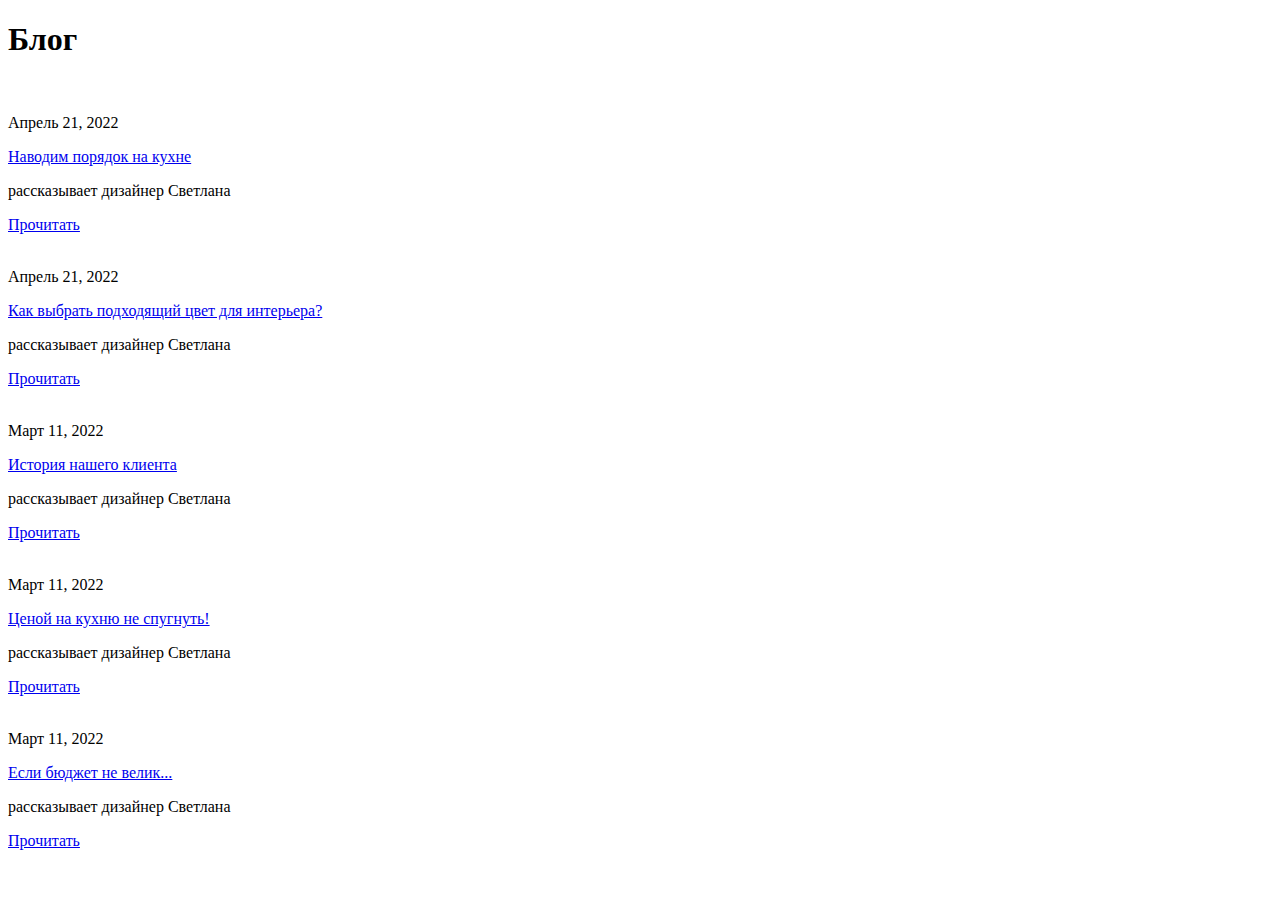
==== blog.html @ d421bf97 "Add files via upload" ====
<!DOCTYPE html>
<html lang="ru">
<head>
    <meta charset="UTF-8">
    <meta http-equiv="X-UA-Compatible" content="IE=edge">
    <meta name="viewport" content="width=device-width, initial-scale=1.0">
    <meta name="keywords" content="кухни, купить кухню, заказать кухню, дизайн, рассрочка">
    <link rel="stylesheet" href="style/style.css">
    <link rel="stylesheet" href="style/blog.css">
    <title>Blog-Amatto</title>
</head>
<body>
    <div class="site">
       

        <div class="blog__promo advice">
            <h1>Блог</h1>
        </div>

        <div class="blog__items blogs _container">
            <div class="blog__item">
                <img src="img/blog11.png" alt="">
                <p>Апрель 21, 2022</p>
                <a class="shadowBlog" href="blog11.html" target="_blank" >Наводим порядок на кухне</a>
                <p>рассказывает дизайнер Светлана</p>
                <div class=" run">
                    <a href="blog11.html" target="_blank">Прочитать</a>
                </div>             
            </div>
            <div class="blog__item">
                <img src="img/blog12.png" alt="">
                <p>Апрель 21, 2022</p>
                <a class="shadowBlog" href="blog12.html" target="_blank">Как выбрать подходящий цвет для интерьера?</a>
                <p>рассказывает дизайнер Светлана</p>
                <div class=" run">
                    <a href="blog12.html" target="_blank">Прочитать</a>
                </div>
            </div>
            <div class="blog__item">
                <img src="img/blog13.png" alt="">
                <p>Март 11, 2022</p>
                <a class="shadowBlog" href="blog13.html" target="_blank">История нашего клиента</a>
                <p>рассказывает дизайнер Светлана</p>
                <div class=" run">
                    <a href="blog13.html" target="_blank">Прочитать</a>
                </div>
            </div>
            <div class="blog__item">
                <img src="img/blog14.png" alt="">
                <p>Март 11, 2022</p>
                <a class="shadowBlog" href="blog14.html" target="_blank">Ценой на кухню не спугнуть!</a>
                <p>рассказывает дизайнер Светлана</p>
                <div class=" run">
                    <a href="blog14.html" target="_blank">Прочитать</a>
                </div>
            </div>
            <div class="blog__item">
                <img src="img/blog15.png" alt="">
                <p>Март 11, 2022</p>
                <a class="shadowBlog" href="blog15.html" target="_blank">Если бюджет не велик...</a>
                <p>рассказывает дизайнер Светлана</p>
                <div class=" run">
                    <a href="blog15.html" target="_blank">Прочитать</a>
                </div>
            </div>
           
        </div>

        

        
    </div>
    <script src="header.js"></script>
    <script src="script.js"></script>
    <script src="scripts/popUp.js"></script>
    <!-- <script src="scripts/validate.js"></script> -->
</body>
</html>
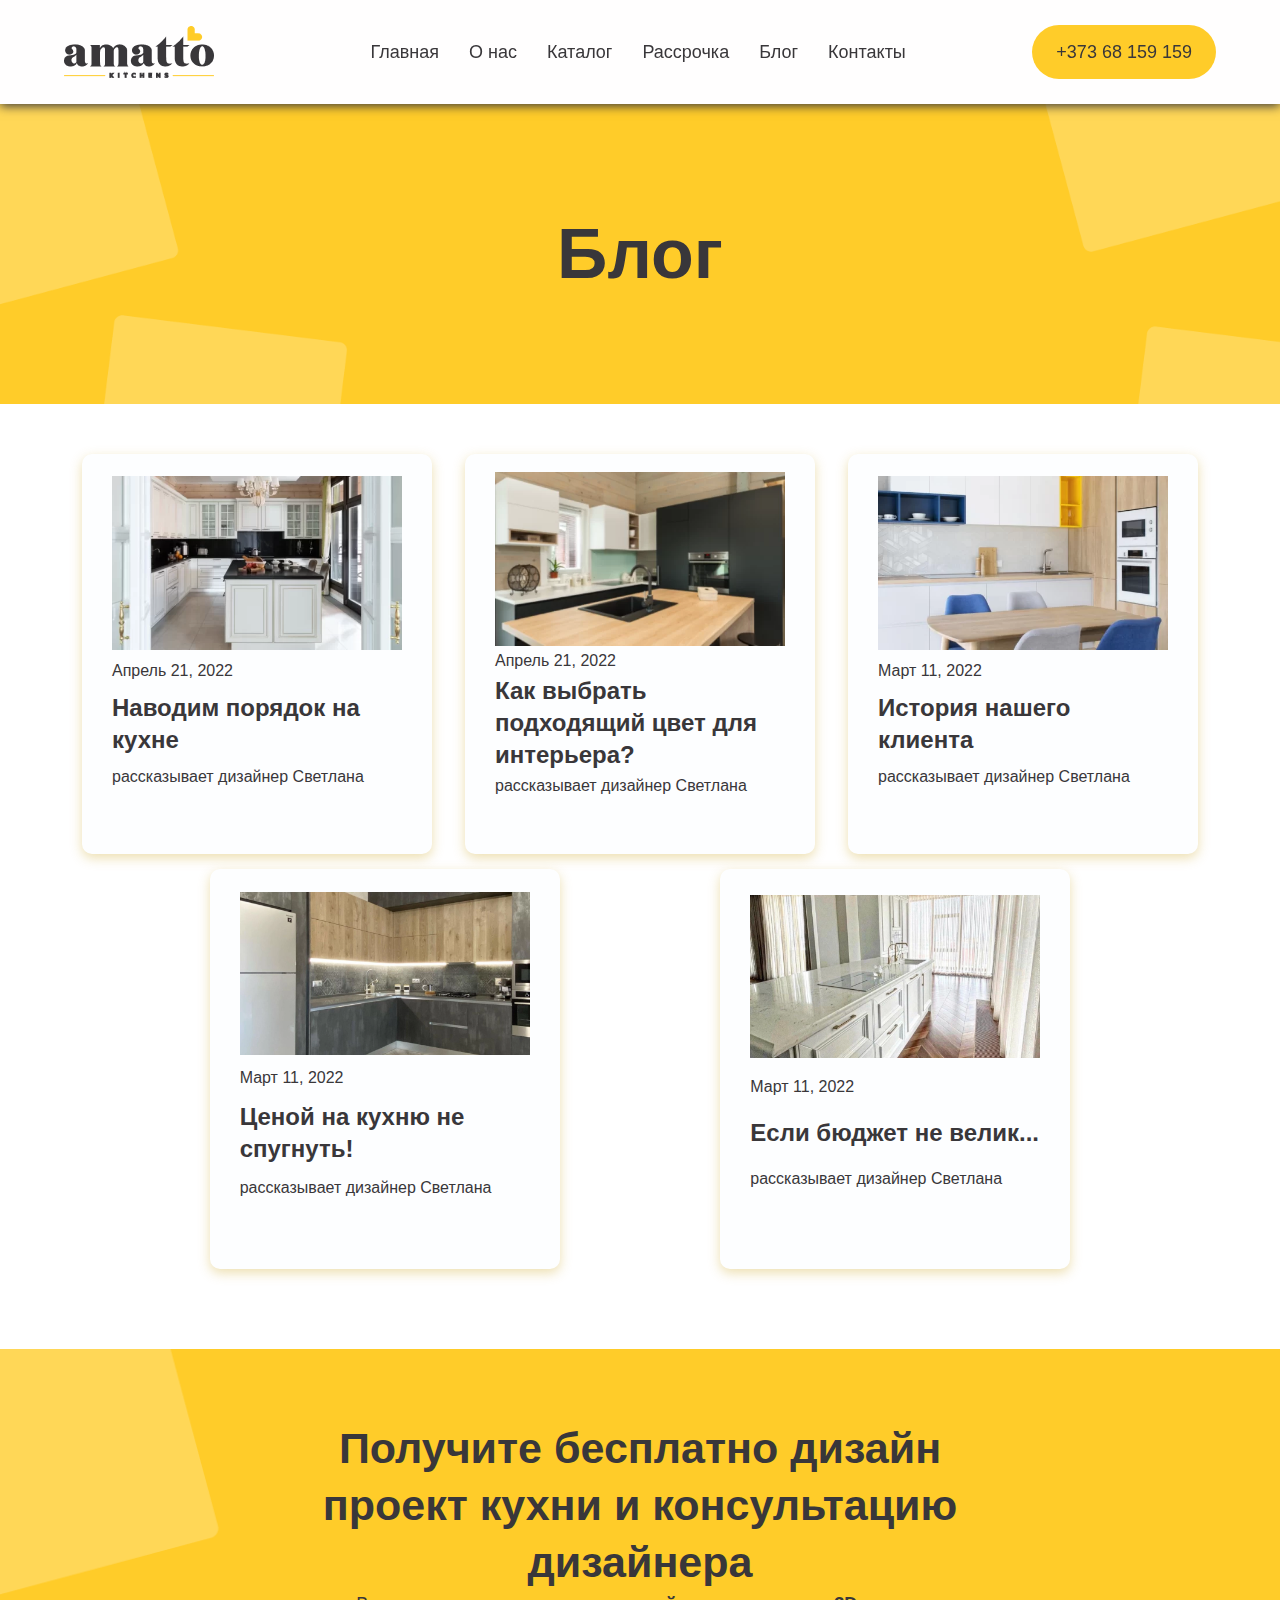
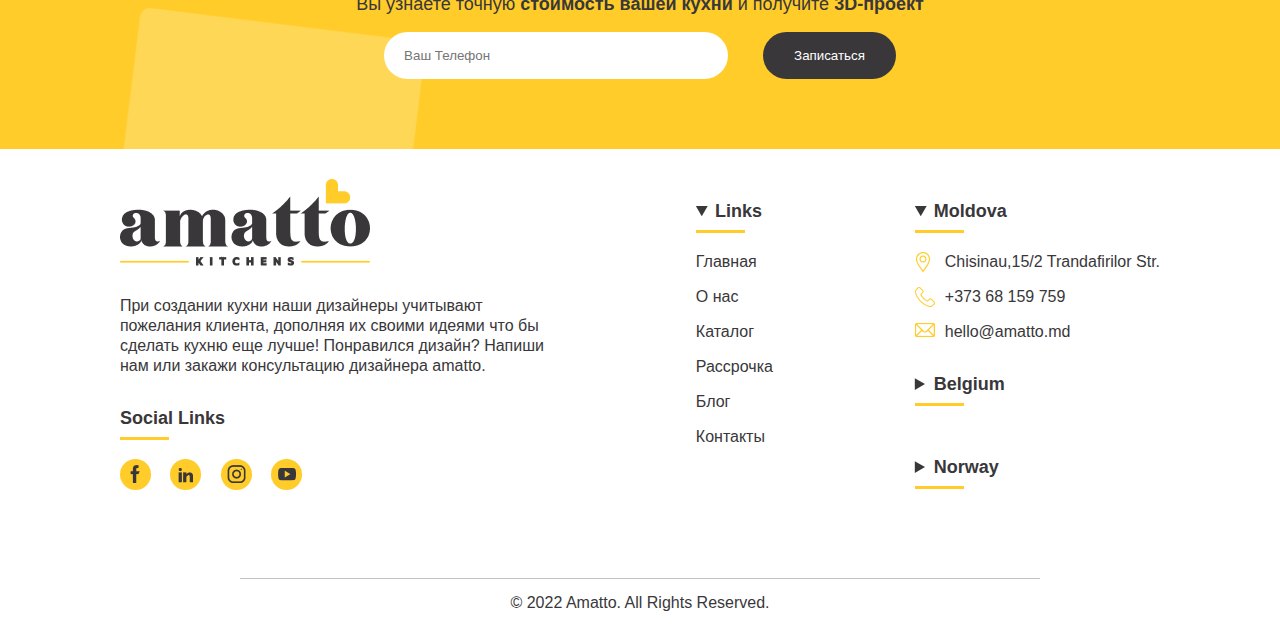
==== commit 8986819d: "Add files via upload" ====
--- a/blog.html
+++ b/blog.html
@@ -7,72 +7,70 @@
     <meta name="keywords" content="кухни, купить кухню, заказать кухню, дизайн, рассрочка">
     <link rel="stylesheet" href="style/style.css">
     <link rel="stylesheet" href="style/blog.css">
+    <link rel="stylesheet" href="style/media.css">
     <title>Blog-Amatto</title>
 </head>
 <body>
     <div class="site">
-       
+        <div class="page">
+            <div class="blog__promo advice">
+                <h1>Блог</h1>
+            </div>
 
-        <div class="blog__promo advice">
-            <h1>Блог</h1>
+            <div class="blog__items blogs _container">
+                <div class="blog__item">
+                    <img src="img/blog11.png" alt="">
+                    <p>Апрель 21, 2022</p>
+                    <a class="shadowBlog" href="blog11.html" target="_blank" >Наводим порядок на кухне</a>
+                    <p>рассказывает дизайнер Светлана</p>
+                    <div class=" run">
+                        <a href="blog11.html" target="_blank">Прочитать</a>
+                    </div>             
+                </div>
+                <div class="blog__item">
+                    <img src="img/blog12.png" alt="">
+                    <p>Апрель 21, 2022</p>
+                    <a class="shadowBlog" href="blog12.html" target="_blank">Как выбрать подходящий цвет для интерьера?</a>
+                    <p>рассказывает дизайнер Светлана</p>
+                    <div class=" run">
+                        <a href="blog12.html" target="_blank">Прочитать</a>
+                    </div>
+                </div>
+                <div class="blog__item">
+                    <img src="img/blog13.png" alt="">
+                    <p>Март 11, 2022</p>
+                    <a class="shadowBlog" href="blog13.html" target="_blank">История нашего клиента</a>
+                    <p>рассказывает дизайнер Светлана</p>
+                    <div class=" run">
+                        <a href="blog13.html" target="_blank">Прочитать</a>
+                    </div>
+                </div>
+                <div class="blog__item">
+                    <img src="img/blog14.png" alt="">
+                    <p>Март 11, 2022</p>
+                    <a class="shadowBlog" href="blog14.html" target="_blank">Ценой на кухню не спугнуть!</a>
+                    <p>рассказывает дизайнер Светлана</p>
+                    <div class=" run">
+                        <a href="blog14.html" target="_blank">Прочитать</a>
+                    </div>
+                </div>
+                <div class="blog__item">
+                    <img src="img/blog15.png" alt="">
+                    <p>Март 11, 2022</p>
+                    <a class="shadowBlog" href="blog15.html" target="_blank">Если бюджет не велик...</a>
+                    <p>рассказывает дизайнер Светлана</p>
+                    <div class=" run">
+                        <a href="blog15.html" target="_blank">Прочитать</a>
+                    </div>
+                </div>
+            
+            </div>
         </div>
+    </div>
 
-        <div class="blog__items blogs _container">
-            <div class="blog__item">
-                <img src="img/blog11.png" alt="">
-                <p>Апрель 21, 2022</p>
-                <a class="shadowBlog" href="blog11.html" target="_blank" >Наводим порядок на кухне</a>
-                <p>рассказывает дизайнер Светлана</p>
-                <div class=" run">
-                    <a href="blog11.html" target="_blank">Прочитать</a>
-                </div>             
-            </div>
-            <div class="blog__item">
-                <img src="img/blog12.png" alt="">
-                <p>Апрель 21, 2022</p>
-                <a class="shadowBlog" href="blog12.html" target="_blank">Как выбрать подходящий цвет для интерьера?</a>
-                <p>рассказывает дизайнер Светлана</p>
-                <div class=" run">
-                    <a href="blog12.html" target="_blank">Прочитать</a>
-                </div>
-            </div>
-            <div class="blog__item">
-                <img src="img/blog13.png" alt="">
-                <p>Март 11, 2022</p>
-                <a class="shadowBlog" href="blog13.html" target="_blank">История нашего клиента</a>
-                <p>рассказывает дизайнер Светлана</p>
-                <div class=" run">
-                    <a href="blog13.html" target="_blank">Прочитать</a>
-                </div>
-            </div>
-            <div class="blog__item">
-                <img src="img/blog14.png" alt="">
-                <p>Март 11, 2022</p>
-                <a class="shadowBlog" href="blog14.html" target="_blank">Ценой на кухню не спугнуть!</a>
-                <p>рассказывает дизайнер Светлана</p>
-                <div class=" run">
-                    <a href="blog14.html" target="_blank">Прочитать</a>
-                </div>
-            </div>
-            <div class="blog__item">
-                <img src="img/blog15.png" alt="">
-                <p>Март 11, 2022</p>
-                <a class="shadowBlog" href="blog15.html" target="_blank">Если бюджет не велик...</a>
-                <p>рассказывает дизайнер Светлана</p>
-                <div class=" run">
-                    <a href="blog15.html" target="_blank">Прочитать</a>
-                </div>
-            </div>
-           
-        </div>
-
-        
-
-        
-    </div>
     <script src="header.js"></script>
     <script src="script.js"></script>
-    <script src="scripts/popUp.js"></script>
-    <!-- <script src="scripts/validate.js"></script> -->
+    <script src="scripts/popBlog.js"></script>
+    <script src="scripts/validate.js"></script>
 </body>
 </html>--- a/style/style.css
+++ b/style/style.css
@@ -0,0 +1,1472 @@
+*,
+*::before,
+*::after {
+    padding: 0;
+    margin: 0;
+    border: 0;
+    box-sizing: border-box;
+}
+a {
+    text-decoration: none;
+    color: #39373A;
+    font-weight: 500;
+}
+ul,
+ol,
+li {
+    list-style: none;
+}
+img {
+    vertical-align: top;
+}
+h1,
+h2,
+h3,
+h4,
+h5,
+h6 {
+    font-weight: inherit;
+    font-size: inherit;
+}
+input:focus {
+    outline: none;
+}
+html,
+body {
+    font-family: 'Poppins', sans-serif;
+    background-color: #ffffff;
+    height: 100%;
+    line-height: 20px;
+    font-size: 16px;
+    font-weight: 400;
+    color: #39373A;
+    /*font-family: 'Poppins', sans-serif;*/
+}
+.site {
+    min-height: 100%;
+    overflow: hidden;
+    display: flex; /*/????*/
+    flex-direction: column;
+}
+
+._container {
+    width: 90%; /* нужно ли???*/
+    max-width: 1900px;
+    margin: 0 auto;
+}
+._itemScale {
+    transition: 0.5s;
+}
+/* Как сделать чтобы само возвращалось в исходный размер???? */
+._itemScale:hover {
+    transform: scale(1.1);
+}
+
+h1 {
+    font-size: 70px;
+    line-height: 93px;
+    font-weight: 800;
+}
+h2 {
+    font-size: 48px;
+    line-height: 59px;
+}
+h3 {
+    font-size: 43px;
+    line-height: 57px;
+    font-weight: 600;
+}
+h4 {
+    font-size: 32px;
+    line-height: 39px;
+}
+h5 {
+    font-size: 22px;
+    line-height: 27px;
+    font-weight: 600;
+}
+h6 {
+    font-size: 18px;
+    line-height: 24px;
+    font-weight: 400;
+}
+
+/*********HEADER*********/
+.header {
+    position: fixed;
+    top: 0;
+    left: 0;
+    width: 100%;
+    z-index: 10;
+    background-color: #fffefe;
+    margin-bottom: 200px;
+    /* border-bottom: 2px solid rgb(233, 228, 228); */
+    box-shadow: 0px 2px 10px #39373A;
+    
+
+}
+.header__container {
+    display: flex;
+    justify-content: space-between;
+    align-items: center;
+    min-height: 104px;
+}
+
+/* рассмотреть другое расстояние??7 или ширину блока */
+.menu__list>li {
+    /* position: relative; */
+    margin: 0 0 0 30px;
+}
+
+
+/* .header__menu ul {
+    display: flex;
+    align-items: center;
+    width: 600px;
+    justify-content: space-between;
+} */
+/* .menu__list {
+    display: flex;
+    flex-wrap: wrap;
+} */
+/* .active {
+    color: #FFCC29;
+}
+.active:after {
+    display: block;
+    background-color: #FFCC29;
+    height: 2px;
+    content: "";
+    
+} */
+.menu__link {
+    position: relative;
+    font-size: 18px;
+    font-weight: 500;
+    /* озможно переделать???????????????? */
+}
+.menu__link:hover{
+    color: #FFCC29;
+} 
+.menu__link:after {
+    display: block;
+    background-color: #FFCC29;
+    height: 2px;
+    content: "";
+    transition: 0.3s ease-out;
+    left: -15%;
+    position: absolute;
+    width: 0;
+}
+.menu__link:hover:after,
+.menu__link:focus:after {
+    width: 130%;
+}
+/* Фокус не работает???? каксделать чтобы оставалось подчеркивание после нажимания */
+
+
+.header__phone {
+    padding: 16px 24px;
+    background-color: #FFCC29;
+    border-radius: 40px;
+    font-size: 18px;
+    line-height: 22px;
+    font-weight: 500;
+}
+
+/*********PROMO*******/
+.promo {
+    color: #ffffff;
+  
+    background: url("../img/2-opt\ 2.png") top 80px left 0 no-repeat #111111;
+    background-size: cover;
+    min-height: 760px;
+    display: flex;
+    align-items: center;
+    /* padding: 150px 0; */
+}
+.promo__info {
+    /* padding: 268px 0 118px; */
+   
+    flex-wrap: wrap;
+    display: flex;
+    flex-direction: column;
+    align-items: center;
+    
+}
+
+span { 
+     color: #FFCC29;  /*перенести вверх*** */
+}
+.promo__info h1 {
+    text-transform: uppercase;
+    text-align: center;
+}
+.pop_but {
+    padding: 20px 25px;
+    background-color: #FFCC29;
+    border-radius: 40px;
+    width: 300px;
+}
+.promo__info h5 {
+    margin-bottom: 21px;
+    text-align: center;
+}
+
+.promo__info ul li{
+    padding: 0 0 0 30px;
+    background: url('../img/yellHeart.png') left center no-repeat;
+    /* list-style-image: url('../img/yellHeart.png');  */
+    /* align-items: center; */
+}
+.promo__info li:not(:last-child) {
+    margin-bottom: 17px;
+}
+.promo__info li:last-child {
+    margin-bottom: 50px;
+}
+/* .promo__info li:before {
+    content: "";
+    width: 22px;
+    height: 22px;
+    background:url("../img/yellHeart.png") ;
+} */
+
+/* ***********************POP UP**************************** */
+.pop_up {
+    /* display: none; */
+    width: 100%;
+    height: 100%;
+    position: fixed;
+    left: 0;
+    top: 0;
+    background-color: transparent;
+    z-index: 20;
+    color: #111111;
+    transform: translateX(55%) scale(0);
+    transition: .6s ease-in-out;
+}
+.pop_up.active {
+    /* display: block; */
+    transform: translateX(0%) scale(100%);
+    background-color: rgba(0, 0, 0, .8);
+}
+.pop_up_container {
+    display: flex;
+    width: 100%;
+    height: 100%;
+}
+.pop_up_body {
+    margin: auto;
+    width: 580px;
+    background-color: #ffcc28;
+    border-radius: 18px;
+    padding: 50px 15px;
+    position: relative;
+    text-align: center;
+}
+.pop_up p {
+    font-size: 28px;
+    line-height: 35px;
+    font-weight: 600;
+    color: #22262D;
+    margin-bottom: 40px;
+}
+
+
+.pop_up_body input {
+    display: block;
+    margin: 25px auto 0px auto;
+    width: 330px;
+    padding: 17px 20px;
+    background-color: #ffffff;
+    border-radius: 20px;
+    /* border: none; */
+    /* font-weight: 600; */
+    font-size: 18px;
+    color: #3d3e3f;
+    
+}
+.invalid {
+    border: 1px solid red;
+}
+
+/* .pop_up_body input:focus {
+    outline: none;
+} */
+.pop_up_body button {
+    cursor: pointer;
+    display: block;
+    width: 330px;
+    margin: 40px auto 0px auto;
+    padding: 20px 8px;
+    font-weight: 600;
+    font-size: 16px;
+    color: #ffcc29;
+    border-radius:20px;
+    background-color: #222121d2;
+    box-shadow: 4px 2px 15px #22262D;
+}
+.pop_up_body button:hover {
+    background-color: #131212e3;
+    color: #FFFFFF;
+    box-shadow: 6px 3px 35px #FFFFFF;
+    /* border: 2px solid #f8f8f7; */
+    letter-spacing: 3px;
+    text-transform: uppercase;
+
+}
+p.valid  {
+    position: absolute;
+    color: #00000085;
+    font-weight: normal;
+    font-size: 18px;
+}
+#popTelValid {
+    bottom: 82px;
+    left: 140px;
+    
+}
+#popNameValid{
+    bottom: 160px;
+    left: 140px;
+    
+}
+
+.pop_up_close {
+    position: absolute;
+    top: 15px;
+    right: 15px;
+    font-size: 21px;
+    cursor: pointer;
+}
+
+
+.pop_upFin {
+    /* display: none; */
+    width: 100%;
+    height: 100%;
+    position: fixed;
+    left: 0;
+    top: 0;
+    background-color: transparent;
+    z-index: 21;
+    color: #111111;
+    transform: translateX(-55%) scale(0);
+    transition: .6s ease-in-out;
+}
+.pop_upFin.act {
+    /* display: block; */
+    transform: translateX(0%) scale(100%);
+    background-color: rgba(0, 0, 0, .8);
+}
+.pop_upFin_container {
+    display: flex;
+    width: 100%;
+    height: 100%;
+}
+.pop_upFin_body {
+    margin: auto;
+    width: 580px;
+    background-color: #ffcd29e8;
+    border-radius: 38px;
+    padding: 50px 15px 50px 15px;
+    position: relative;
+    text-align: center;
+}
+.pop_upFin p {
+    font-size: 28px;
+    line-height: 35px;
+    text-align: center;
+    font-weight: 600;
+    color: #22262D;
+    /* margin-bottom: 20px; */
+}
+.pop_upFin_close {
+    position: absolute;
+    top: 20px;
+    right: 25px;
+    font-size: 21px;
+    cursor: pointer;
+}
+.pop_upFin_body h2 {
+    color: red;
+    font-size: 70px;
+}
+
+
+/************CHOOSE***************/
+.choose {
+    padding: 70px 0;
+    
+}
+/* .choose__title {
+     margin: 0 auto;
+     text-align: center;
+     max-width: 729px;
+     margin-bottom: 60px;
+} */
+
+.choose__items {
+    display: flex;
+    gap: 10px;
+    flex-wrap: wrap;
+    align-items: center;
+    justify-content: space-evenly;
+}
+.choose__item {
+    width: 230px;
+    height: 370px;
+    background-repeat: no-repeat;
+    
+    border-radius: 10px;
+    padding: 19px;
+    display: flex;
+    align-items: flex-end;
+    
+}
+
+.choose__item h5 {
+    color: #ffffff;
+}
+.eskiz{
+    background: url("../img/eskiz.png") no-repeat ;
+    background-size: cover;
+}
+.kach {
+    background: url("../img/mater.png") no-repeat ;
+    background-size: cover;
+}
+.furn {
+    background: url("../img/furniture.png") no-repeat ;
+    background-size: cover;
+}
+.d3 {
+    background: url("../img/3d.png") no-repeat ;
+    background-size: cover;
+}
+.sale {
+    background: url("../img/sale.png") no-repeat ;
+    background-size: cover;;
+}
+
+
+/*******************ORDER*******************/
+.order {
+    background: url("../img/moika.png") left 0 top 0  no-repeat,
+     url("../img/orderVector.png") left -50px top 0 no-repeat,
+    url("../img/order.png") right 0 no-repeat;
+   height: 492px;
+   display: flex;
+   align-items: center;
+   /* padding: 180px; */
+}
+.order__info {
+    display: flex;
+    flex-direction: column;
+    gap: 15px;
+    max-width: 500px;
+    align-items: center;
+    color: #ffffff;
+    margin-left: auto;
+    margin-right: 0;
+}
+.order__info ._title {
+    margin-bottom: 20px;
+}
+.order__info h6 {
+    background-color: #ffcc28;
+    padding: 7px 60px;
+    border-radius: 45px;
+    /* width: 400px; */
+    color: #111111;
+
+}
+.order__time {
+    background:#ffcc28;
+    border-radius: 10px;
+    width: 388px;
+    height: 74px;
+}
+
+
+
+
+
+
+
+
+.order__time {
+    display: flex;
+    justify-content: center;
+}
+.timer__items {
+    display: flex;
+    font-size: 48px;
+    align-items: center;
+    color: #39373A;
+    justify-content: space-between;
+    gap: 15px;
+  }
+
+  .timer__item {
+    position: relative;
+    min-width: 60px;
+    margin: 0 auto;
+    /* margin-left: 10px;
+    margin-right: 10px; */
+    /* spadding-bottom: 15px; */
+    margin-bottom: 20px;
+    text-align: center;
+  }
+
+  .timer__item::before {
+    content: attr(data-title);
+    display: block;
+    position: absolute;
+    left: 50%;
+    bottom: -27px;
+    transform: translateX(-50%);
+    font-size: 14px;
+  }
+
+  .timer__item:not(:last-child)::after {
+    content: ':';
+    position: absolute;
+    right: -15px;
+  }
+
+
+
+
+
+
+
+
+
+
+
+/***********MAKE*******************/
+.make {
+    display: flex;
+    flex-direction: column;
+    align-items: center;
+    padding: 60px 0;
+}
+
+.make__cards {
+    left: 0;
+    top: 0;
+    display: flex;
+    justify-content: space-around;
+    align-items: center;
+    flex-wrap: wrap;
+    gap: 25px 7px;
+    margin-bottom: 40px;
+  }
+
+.make__item {
+    width: 400px;
+    height: 290px;
+    /* border-radius: 10px; */
+    /* display: flex;
+    flex-direction: column;
+    justify-content: flex-end; */
+    /* border: 3px solid black; */
+}
+.card {
+    position: relative;
+    /* perspective: 1000px; */
+}
+/* Убрать класс card??? */
+ .front, .back {
+    position: absolute;
+    width: 100%;
+    height: 100%;
+    /* left: 0;
+    top: 0; */
+    display: flex;
+    flex-direction: column;
+    justify-content: flex-end;
+    /* align-items: center; */
+    transition: 1s;
+    backface-visibility: hidden;
+    border-radius: 10px;
+    /* cursor: pointer; */
+  }
+  /* .front {
+    background-color: rgb(202, 82, 82);
+    border: 1px solid black;
+  } */
+  /* .kitchen2 {
+    background: url("../img/kitchen2.jpg") no-repeat;
+    background-size: cover;
+    display: flex;
+    flex-direction: column;
+} */
+  .back {
+    background-color: #F9F9F9;
+    transform: rotateY(180deg);
+    justify-content: space-around;
+    padding: 15px 20px ;
+    box-shadow: 2px 3px 10px #39373A;
+}
+
+/* Остаить курсив или убрать???? */
+
+.back__price {
+    display: flex;
+    justify-content: space-between;
+    align-items: center;
+}
+.back__price p {
+    background-color: #FFCC29;
+    font-weight: 700;
+    padding: 10px 15px;
+    border-radius: 10px;
+    width: 100px;
+    text-align: center;
+}
+.back__cont {
+    background-color: #FFCC29;
+    padding: 15px;
+    width: 150px;
+    border-radius: 20px;
+    margin: 0 auto;
+    /* cursor: grab; */
+    cursor: pointer;
+    font-weight: 700;
+}
+.back__cont:hover {
+    background-color: #39373A;
+    color: #FFCC29;
+}
+.kitchen1 {
+    background: url("../img/kitchen1.jpg") no-repeat;
+    background-size: cover;
+}
+.kitchen2 {
+    background: url("../img/kitchen2.jpg") no-repeat;
+    background-size: cover;
+}
+.kitchen3 {
+    background: url("../img/kitchen3.jpg") no-repeat;
+    background-size: cover;
+}
+.kitchen4 {
+    background: url("../img/kitchen4.jpg") no-repeat;
+    background-size: cover;
+}
+.kitchen5 {
+    background: url("../img/kitchen5.jpg") no-repeat;
+    background-size: cover;
+}
+.kitchen6 {
+    background: url("../img/kitchen6.jpg") no-repeat;
+    background-size: cover;
+}
+.make_name {
+    color: #FFCC29;
+    padding: 0 20px;
+    margin-bottom: 10px;
+}
+.make__price {
+    background: rgba(0, 0, 0, 0.6);
+    border-radius: 0px 10px 10px 0px;
+    width: 255px;
+    height: 78px;
+    margin-bottom: 40px;
+    padding: 0 0 0 20px;
+}
+.make__price h4 {
+    color: #ffffff;
+}
+.make__price p {
+    color:  rgba(255, 255, 255, 0.69);
+    font-weight: 300;
+    font-size: 14px;
+    line-height: 17px;
+    /* padding: 0 20px; */
+}
+
+/* .makes {
+    margin-bottom: 40px;
+} */
+/* ссылка что открывает????? */
+.make__but {
+    width: 287px;
+    height: 54px;
+    background: #FFCC29;
+    border-radius: 40px;
+    font-size: 18px;
+    line-height: 22px;
+    font-weight: 500;
+    color: #39373A;
+}
+
+
+/* ******* flip??????? */
+
+  
+ 
+ 
+  .card:hover .front {transform: rotateY(180deg);}
+  .card:hover .back {transform: rotateY(360deg);}
+  
+.wer {
+    background-color: #ffcc29;
+    border-radius: 28px;
+    width: 150px;
+    height: 35px;
+}
+
+
+
+
+
+
+
+/**********PLUS***********/
+.plus {
+    padding: 30px 0 60px;
+    text-align: center;
+}
+
+.plus__items {
+    display: flex;
+    justify-content: space-around;
+    gap: 10px;
+    flex-wrap: wrap;
+}
+.plus__item {
+    width: 280px;
+    height: 314px;
+    background-color: #ffffff;
+    box-shadow: 0px 4px 25px rgba(0, 0, 0, 0.15);
+    border-radius: 10px;
+    padding: 37px 15px;
+    display: flex;
+    flex-direction: column;
+    gap: 20px;
+    /* justify-content: space-around; */
+    align-items: center;
+}
+.plus__item img {
+    width: 55px;
+    height: 55px;
+}
+.plus__item h5{
+    text-transform: uppercase;
+}
+
+
+
+
+/************DISCONT*************/
+.discont {
+    background: url("../img/banner_discont.png") no-repeat ;
+    background-size: cover;
+    height: 555px;
+    /* text-align: right; */
+    /* display: flex;
+    justify-content: center; */
+  display: flex;
+  position: relative;
+    /* Рассмотреть другой вариант как расположить справа по центру (может как блок с часами??)   и как потом при адаптиве,может яркость картинки уменьшить************* */
+}
+
+.discont__info {
+    margin:auto;
+    position: relative;
+    z-index: 3;
+    
+    /* display: flex;
+    flex-direction: column;
+    height:100%;
+    justify-content: center; */
+    
+    text-align: right; 
+    /* max-width: 700px;  */
+    /* margin-right: auto; */
+    
+}
+.discont__info h1 {
+    /* font-weight: 600;
+    font-size: 85px;
+    line-height: 104px; */
+    text-transform: capitalize;
+    color: #FFCC29;
+}
+.discont__info h2 {
+    /* font-size: 48px;
+    line-height: 59px; */
+    margin-bottom: 20px;
+}
+.discont__info h5 {
+    margin-bottom: 47px;
+    font-weight: normal;
+}
+/* .discont__but {
+    display: block;
+    padding: 20px 40px;
+    border-radius: 40px;
+    background: #FFCC29;
+    max-width: 200px;
+    
+} */
+
+
+
+/****************CASEVIDEO**************/
+.caseVideo {
+    padding: 50px 0 80px 0;
+    text-align: center;
+}
+
+.video {
+    display: flex;
+    /* gap:5px; */
+    row-gap: 30px;
+    justify-content: space-around;
+    flex-wrap: wrap;
+    /* margin-bottom: 50px; */
+}
+
+
+
+
+
+/****************ADVICE*****************/
+.advice {
+    background: url("../img/Mask\ group.png"), #FFCC29;
+    height: 400px;
+    background-size: cover;
+}
+.advice__info {
+    display: flex;
+    flex-direction: column;
+    align-items: center;
+    text-align: center;
+    justify-content: space-around;
+    max-width: 700px;
+    /* gap: 30px; */
+    padding: 70px 0;
+    height: 100%;
+}
+.advice__info h6 {
+    margin-bottom: 15px;
+}
+.advice__note {
+    display: flex;
+    gap: 35px;
+    position: relative;
+}
+.advice__note input {
+    width: 344px;
+    height: 47px;
+    border-radius: 28px;
+    background-color:#ffffff;
+    padding: 0 20px;
+    color: #39373A;
+    /* border: none; */
+}
+.pop_up_body input:focus {
+    outline: none;
+}
+.advice__but {
+    background: #39373A;
+    border-radius: 28px;
+    color: #ffffff;
+    padding: 14px 31px;
+    cursor: pointer;
+}
+
+#valid {
+    position: absolute;
+    bottom: -20px;
+    left: 20px;
+    color: #00000085;
+}
+
+
+
+
+
+
+
+
+
+/**************MISSION****************/
+.mission {
+    padding: 50px 0;
+    text-align: center;
+}
+
+.mission h6 {
+    margin-bottom: 45px;
+    max-width: 691px;
+    margin: 0 auto;
+}
+.mission iframe {
+    padding: 45px 0;
+/* как загруглить края?????? */
+}
+
+
+
+
+/*********PAYMENT**************/
+.payment__blocks {
+    display: flex;
+    justify-content: space-around;
+    /* gap: 10px; */
+    flex-wrap: wrap;
+    align-items: center;
+    
+}
+.payment__calc {
+    background: #F9F9F9;
+    border-radius: 10px;
+    max-width: 600px;
+    height: 650px;
+    display: flex;
+    flex-direction: column;
+    justify-content: space-around;
+    padding: 25px 0;
+    /* padding: 0 35px; */
+    
+    
+}
+/* @media (max-width: 1024px) {
+    .payment__img {
+        display: none;
+    }
+} */
+.payment__img {
+    width: 550px;
+    height: 650px;
+    background: url("../img/payment.png") center right 0 no-repeat;
+    background-size: cover;
+    border-radius: 10px;
+}
+.payment__calc input,
+.payment__calc select {
+    width: 218px;
+    height: 47px;
+    background-color: #ffffff;
+    padding: 0 15px;
+    border: 1px solid #E5E5E5;
+    border-radius: 46px;
+    cursor: pointer;
+}
+.payment__calc select {
+    appearance: none;
+    /* overflow: hidden; */
+    background: url('../img/arrow.png') no-repeat  center right 5% #ffffff;
+    background-size: 12%;
+}
+.payment__calc-info {
+    display: flex;
+    /* gap: 30px; */
+}
+.payment form,
+.payment__calc-data {
+    padding: 0 35px;
+}
+.payment__calc-data {
+    display: flex;
+    justify-content: space-between;
+}
+
+.payment__calc-total {
+    background: #f1f0f0;
+    text-transform: uppercase;
+    padding: 15px 0;
+    display: flex;
+    justify-content: space-between;
+    align-items: center;
+   
+}
+
+
+.payment__calc h6 {
+    font-weight: 700;
+    padding: 0 10px 0 35px;
+}
+
+.payment__calc-info h6:before {
+    display: block;
+    background-color: #FFCC29;
+    height: 5px;
+    content: "";
+    width: 5px;
+    margin-left: -12px;
+    margin-bottom: -16px; 
+     
+}
+
+
+.payment__form p {
+    display: flex;
+    justify-content: space-between;
+    align-items: center;
+    
+    margin-bottom: 20px;
+}
+
+.payment_but {
+    background-color: #FFCC29;
+    font-weight: 600;
+    width: 530px;
+    height: 40px;
+    margin: 0 auto;
+    border-radius: 28px;
+    cursor: pointer;
+}
+
+
+
+
+
+
+
+
+
+
+
+
+
+/***************CLIENT*************/
+.client {
+    padding: 40px 0;
+    
+}
+
+.client__items {
+    display: flex;
+    justify-content: space-around;
+    flex-wrap: wrap;
+    gap: 15px;
+}
+.client__item {
+    width: 220px;
+    height: 400px;
+    background: #FFFFFF;
+    box-shadow: 0px 4px 25px rgba(0, 0, 0, 0.15);
+    border-radius: 10px;
+    display: flex;
+    flex-direction: column;
+    align-items: center;
+    
+}
+.client__item img {
+    width: 220px;
+    
+}
+.client__item__info {
+    padding: 15px;
+}
+.client__item__info h6 {
+    margin-bottom: 10px;
+    font-weight: 700;
+}
+
+
+
+/***************PROFI***************/
+.profi {
+    background: #F9F9F9;
+    padding: 40px 0;
+}
+/* .profi ._title{
+    margin-bottom: 60px;
+} */
+.profi__items {
+    display: flex;
+    justify-content: space-around;
+    flex-wrap: wrap;
+    gap: 25px;
+    padding: 50px 0 0 0;
+}
+.profi__item {
+    width: 315px;
+    height: 452px;
+    text-align: center;
+       
+}
+.profi__item img {
+    margin-bottom: 18px;
+    background:url("../img/Ellipse\ 11\ \(2\).png")
+}
+.profi__item h6 {
+    margin-bottom: 7px;
+    font-weight: 600;
+    text-transform: uppercase;
+}
+.designed  {
+    font-weight: 100;
+    font-size: 14px;
+    line-height: 17px;
+    margin-bottom: 7px;
+}
+
+
+/******MISTAKE***********/
+.mistake {
+    padding: 50px 0;
+}
+
+/* Вынести все title items отдельно? */
+._title {
+    max-width: 660px;
+    text-align: center;
+    margin: 0 auto;
+    margin-bottom: 30px;
+
+}
+._title:after {
+    display: block;
+    background-color: #FFCC29;
+    height: 5px;
+    content: "";
+    width: 100px;
+    margin: 0 auto;
+    margin-top: 14px;  
+}
+._items {
+    display: flex;
+    justify-content: space-around;
+    flex-wrap: wrap;
+    gap: 25px;
+}
+/******************************/
+
+.mistake__item {
+    width: 270px;
+    height: 323px;
+    text-align: center;
+    background: #FFFFFF;
+    box-shadow: 0px 4px 25px rgba(0, 0, 0, 0.15);
+    border-radius: 10px;
+    padding: 20px 16px;
+    cursor: pointer;
+    /* display: flex;
+    flex-direction: column;
+    justify-content: space-between; */
+    
+       
+}
+.mistake__item h5 {
+    margin-bottom: 12px;
+}
+.number {
+    
+    width: 60px;
+    height: 60px;
+    border-radius: 50%;
+    margin: 0 auto 20px;
+    display: flex;
+    align-items: center;
+    justify-content: center;
+    /* position: relative; */
+     background: url("../img/Vector\ 11.png") top 13px right 0  no-repeat #FFDC29;
+}
+
+
+/* .vector {
+    top: 50%;
+    position: absolute;
+    left: 20px;
+    z-index: 99;
+} */
+.mistake__item:hover {
+    background-color: #FFCC29;;
+}
+.mistake__item:hover .number {
+    background: url("../img/Vector12.png") top 14px right -3px  no-repeat #39373A;
+    /* background-color: #292722; */
+}
+
+
+
+/***************BLOG*********************/
+.blog {
+    padding: 70px 0;
+    display: flex;
+    align-items: center;
+    flex-direction: column;
+}
+.blog__items {
+    display: flex;
+    flex-wrap: wrap;
+    justify-content: space-evenly;
+    gap: 15px;
+    margin-bottom: 30px;
+}
+.blog__item {
+   max-width: 350px;
+    height: 550px;
+    /* background: #F9F9F9; */
+    border-radius: 10px;
+    padding: 16px 30px;
+    display: flex;
+    flex-direction: column;
+    justify-content: space-around;
+    background-color: #fdfeff;
+    height: 400px;
+    box-shadow: #d8b95375 0px 4px 12px;
+    overflow: hidden;
+}
+.blog_but {
+    /* display: flex;
+    align-items: center;
+    justify-content: center; */
+    text-transform: uppercase;
+    background: #FFCC29;
+    border-radius: 28px;
+    /* width: 179px;
+    height: 50px; */
+    padding: 15px;
+    font-weight: 600;
+   
+    /* display: block;
+     text-align: center; */
+}
+/*************https://www.whitelabeldevelopers.ru/articles/20-udivitelnyix-animirovannyix-knopok-na-chistom-css */
+/* Рассмотреть вариант 3 */
+
+.btn:link,
+.btn:visited {
+    /* text-transform: uppercase;
+    text-decoration: none;
+    padding: 15px 40px;
+    display: inline-block;
+    border-radius: 100px; */
+    transition: all .2s;
+    /* position: absolute; */
+
+}
+
+.btn:hover {
+    transform: translateY(-3px);
+    box-shadow: 0 7px 20px rgba(0, 0, 0, 0.2);
+}
+
+.btn:active {
+    transform: translateY(-1px);
+    box-shadow: 0 5px 10px rgba(0, 0, 0, 0.2);
+}
+
+/* .btn-white {
+    background-color: #fff;
+    color: #777;
+} */
+
+.btn::after {
+    content: "";
+    display: inline-block;
+    height: 100%;
+    width: 100%;
+    border-radius: 100px;
+    position: absolute;
+    top: 0;
+    left: 0;
+    z-index: -1;
+    transition: all .4s;
+}
+
+.btn-white::after {
+    background-color: #FFCC29;
+}
+
+.btn:hover::after {
+    transform: scaleX(1.4) scaleY(1.6);
+    opacity: 0;
+}
+
+.btn-animated {
+    animation: moveInBottom 5s ease-out;
+    animation-fill-mode: backwards;
+}
+
+@keyframes moveInBottom {
+    0% {
+        opacity: 0;
+        transform: translateY(30px);
+    }
+
+    100% {
+        opacity: 1;
+        transform: translateY(0px);
+    }
+}
+
+
+
+.shadowBlog {
+    font-size: 24px;
+    line-height:32px;
+    font-weight: 700;
+    transition: all .3s ease-out 0s;
+}   /* Разобраться с transition */
+
+.shadowBlog:hover {
+    color: #FFCC29;
+    text-shadow: 2px 1px 2px rgb(19, 16, 17);
+}
+
+.run {
+    transition: all .6s ease-out;
+    transform: translateX(400px);
+    display: flex;
+    align-items: center;
+    justify-content: center;
+    text-transform: uppercase;
+    background: #FFCC29;
+    border-radius: 28px;
+    width: 159px;
+    height: 35px;
+}
+.run a {
+    font-weight: 700;
+}
+.blog__item:hover .run {
+   transform: translateX(0px);
+   
+}
+
+
+
+
+/*******************FOOTER*****************/
+.footer {
+    padding: 30px 0 ;
+    /* margin: 0 auto; */
+    
+}
+.footer__main {
+    display: flex;
+    justify-content: space-around;
+    flex-wrap: wrap;
+    gap: 30px;
+    margin-bottom: 50px;
+}
+
+.ico {
+    display: inline-block;
+    width: 31px;
+    height: 31px;
+    /* background-repeat: no-repeat; */
+    /* background: #ffcc28; */
+    /* background-position: center; */
+    border-radius: 50%;
+}
+.ico_fb {
+    background: url("../img/facebook.png") center no-repeat #FFCC29;
+}
+.ico_linked {
+    background: url("../img/linkedin.png") center no-repeat #FFCC29;
+}
+.ico_inst {
+    background: url("../img/instagram.png") center no-repeat #FFCC29;
+}
+.ico_yout {
+    background: url("../img/youtube.png") center no-repeat #FFCC29;
+}
+.location {
+    background: url("../img/location.png") no-repeat;
+}
+.number_cont {
+    background: url("../img/number.png")  no-repeat ;
+}
+.mail {
+    background: url("../img/mail.png")  no-repeat;
+}
+details p {
+    padding-left: 30px;
+    background-position: left 0 center;
+}
+
+.footer__logo {
+    width: 434px ;
+    display: flex;
+    flex-direction: column;
+    gap: 30px;
+}
+
+.underline {
+    margin-bottom: 19px; 
+    font-size: 18px;
+    line-height: 24px;
+    font-weight: 700;
+    text-transform: capitalize;
+}
+.underline:after {
+    display: block;
+    background-color: #FFCC29;
+    height: 3px;
+    content: "";
+    width: 49px;
+    /* margin: 0 auto; */
+    margin-top: 7px; 
+}
+.social_links a:not(:last-child) {
+    margin-right: 15px;
+}
+details p:not(:last-child) {
+    margin-bottom: 15px;
+}
+.footer__nav li:not(:last-child) {
+    margin-bottom: 15px;
+}
+
+
+
+
+.footer__contacts {
+    padding: 20px 0;
+    display: flex;
+    flex-direction: column;
+    gap: 30px;
+}
+.footer__links {
+    padding: 20px 0;
+}
+/* Открытие с задержкой */
+details[open] {
+    animation: spoiler 2s;
+  }
+  @keyframes spoiler {
+    0%   {opacity: 0;}
+   
+    100% {opacity: 1;}
+  }
+/* https://habr.com/ru/post/465623/   - js чтобы закрывались остальные */
+.reserv {
+    text-align: center;
+}
+.reserv:before {
+    display: block;
+    background: rgba(57, 55, 58, 0.3);
+    height: 1px;
+    content: "";
+    width: 800px;
+    margin: 0 auto;
+    margin-bottom: 14px; 
+}
+
+.up {
+    position: absolute;
+    bottom: 15%;
+    right: 80px;
+    z-index: 4;
+}
+
+.up a {
+    display: none;
+    position: fixed;
+}
+  
+
+/*ССЫЛКИ
+ https://vertex-academy.com/tutorials/ru/ssylki/ */--- a/style/blog.css
+++ b/style/blog.css
@@ -0,0 +1,270 @@
+.blog__promo {
+    display: flex;
+    align-items: center;
+    justify-content: center;
+    height: 300px;
+    text-align: center;
+    padding: 0 30px;
+}
+.blogs {
+    padding: 50px 0;
+}
+.page {
+  padding: 104px 0 0 0;
+}
+/* .blog__item {
+    overflow: hidden;
+    background-color: #fdfeff;
+    height: 400px;
+    box-shadow: #d8b95375 0px 4px 12px;
+ или серый цвет https://getcssscan.com/css-box-shadow-examples 
+} */
+/* .blog__item h5 {
+    font-size: 24px;
+    line-height:32px;
+}
+.shadowBlog {
+    font-size: 24px;
+    line-height:32px;
+    font-weight: 700;
+    transition: all .3s ease-out 0s;
+
+}
+.shadowBlog:hover {
+    color: #FFCC29;
+    text-shadow: 2px 1px 2px rgb(19, 16, 17);
+} */
+/* Какой цвет сделать??? */
+/* .run {
+    transition: all .6s ease-out;
+    transform: translateX(400px);
+    display: flex;
+    align-items: center;
+    justify-content: center;
+    text-transform: uppercase;
+    background: #FFCC29;
+    border-radius: 28px;
+    width: 159px;
+    height: 35px;
+}
+.run a {
+    font-weight: 700;
+}
+.blog__item:hover .run {
+   transform: translateX(0px);
+   
+} */
+/***********BLOG**************/
+/* .blog__items {
+    display: flex;
+    flex-wrap: wrap;/
+}
+.blog__item {
+    display: flex;
+    flex-direction: column;
+    justify-content: space-around;
+    padding: 16px 35px;
+
+}
+.blog_but {
+    text-align: center;
+    background: #FFCC29;
+    border-radius: 28px;
+    width: 199px;
+    height: 47px;
+} */
+
+
+/********BLOG11**************/
+.blog__text {
+    max-width: 50%;
+    line-height: 25px;
+    font-size: 18px;
+    padding: 0 15px;
+}
+.blog__text p:not(:last-child), 
+.blog__text ol {
+    margin-bottom: 10px;
+}
+.blog__info {
+    display: flex;
+    flex-wrap: wrap;
+    justify-content:space-around;
+    align-items: center;
+    gap: 20px;
+    padding: 50px 0 20px;
+    
+}
+.blog__img {
+    display: flex;
+    flex-direction: column;
+    gap: 10px;
+    
+}
+.blog__img img{
+    max-width: 500px;
+    border-radius: 10px;
+}
+.blog__text li {
+    list-style: disc;
+}
+.back {
+    width: 50px;
+    height: 30px;
+    border-radius: 20%;
+    background: #FFCC29;
+    display: flex;
+    align-items: center;
+    justify-content: center;
+    margin-right: 20px;
+    margin-bottom: 40px;
+    margin-left: auto;
+}
+.back a {
+    font-size: 40px;
+}
+@media (max-width:1060px) {
+  .blog__img img{
+      max-width: 100%;
+      height: 100%;
+  }
+  .blog__text {
+    max-width: 100%;
+    line-height: 25px;
+    font-size: 18px;
+  }
+}
+
+
+/********BLOG12******/
+.blog__main {
+    padding: 50px 0 30px;
+}
+.blog-info {
+  margin-bottom: 20px;
+  text-align: center;
+}
+.blog__main-info {
+  display: grid;
+  grid-template-columns: 150px auto;
+  align-items: center;
+  gap: 15px;
+  /* margin-bottom: 20px; */
+}
+.blog__main-info h6 {
+    font-weight: 700;
+    line-height: 30px;
+}
+
+
+.slider {
+  padding: 20px 0;
+}
+.slideshow__wrapper {
+  max-width: 800px;
+  position: relative;
+  margin: auto;
+}
+.slider__item {
+  display: none;
+}
+.slider__item img {
+  width: 100%;
+  max-height: 500px;
+  border-radius: 20px;
+}
+ .prev,
+.next {
+  position: absolute;
+  top: 50%;
+  /* width: auto; */
+  margin-top: -22px;
+  padding: 16px;
+  color: #ffffff;
+  font-weight: bold;
+  font-size: 30px;
+  cursor: pointer;
+  transition: 0.6s ease;
+  border-radius: 0 3px 3px 0;
+}
+.next {
+  right: 0;
+  border-radius: 3px 0 0 3px;
+}
+.prev:hover,
+.next:hover {
+  background-color: rgba(0,0,0,0.8);
+}
+.fade {
+  /* -webkit-animation-name: fade;
+  -webkit-animation-duration: 1.5s; */
+  animation-name: fade;
+  animation-duration: 1.5s;
+}
+/* @-webkit-keyframes fade {
+  from{opacity:0;}
+  to{opacity:1;}
+} */
+@keyframes fade {
+  from{opacity:.4;}
+  to{opacity:1;}
+}
+.backBlog {
+  text-align: right;
+  margin-bottom: 10px;
+}
+.backBlog a{
+  font-size: 22px;
+  
+  background-color: #FFCC29;
+  padding: 2px 20px;
+  border-radius: 20px;
+  
+}
+@media (max-width:1024px) {
+  h1 {
+      font-size: 50px;
+      line-height: 73px;
+      font-weight: 800;
+  }
+}
+@media (max-width:768px) {
+  h1 {
+      font-size: 35px!important;
+      line-height: 40px!important;
+  }
+}
+@media (max-width:595px) {
+  h1 {
+      font-size: 30px!important;
+      line-height: 35px!important;
+  }
+  .blog__main-info {
+    display: flex;
+    flex-direction: column;
+  }
+}
+
+  /*************BLOG132History************/
+  .blog-history {
+    background: url("../img/blogHistory.png"), #000000;
+    height: 400px;
+    background-size: cover;
+}
+.blog-history h1 {
+    color: #ffffff;
+}
+.blog__info img {
+    height: 340px;
+    /* max-width: 600px; */
+}
+@media (max-width:480px) {
+  .blog__info img {
+    height: 100%;
+}
+}
+@media (max-width:375px) {
+  .blog-history h1 {
+    font-size: 25px!important;
+}
+}--- a/style/media.css
+++ b/style/media.css
@@ -0,0 +1,392 @@
+@media (min-width:1025px) {
+    .menu__list {
+        display: flex;
+        align-items: center;
+    }
+    /* .menu__list>li {
+        padding: 10px 0;
+    } */
+}
+
+
+@media (max-width:1315px) {
+/*****DISCONT***/
+    .discont::after{
+        content: '';
+        position: absolute;
+        top: 0;
+        left: 0;
+        background: rgba(0, 0, 0, 0.6);
+        z-index: 2;
+        width: 100%;
+        height: 100%;
+    }
+    .discont__info {
+       color: aliceblue;
+        text-align: center;
+    }
+
+/*****PAYMENT*** */
+    .payment__img {
+        display: none;
+    }
+
+    .payment__calc {
+        background:linear-gradient( rgba(255, 255, 255, 0.8), rgba(0, 0, 0, 0.5) ), url("../img/payment.png") right 0 no-repeat;
+        background-size: cover;
+    }
+    .payment__form p {
+        font-weight: 700;
+         color: #000000;
+        /*font-size: 18px; */
+        text-decoration: underline;
+    }
+    .payment__calc-total {
+        background: #ffffff;
+        border-left: 1px solid #00000056;
+        border-right: 1px solid #00000056;
+    }
+}
+
+
+@media (max-width:1024px) {
+/* *****HEADER*** */
+    .header__phone {
+        display: none;
+    }
+    .menu__link {
+        color: #FFCC29;
+        font-size: 22px;
+    }
+    .menu__burg {
+        z-index: 5;
+        position: relative;
+        display: block;
+        width: 30px;
+        height: 18px;
+        cursor: pointer;
+    }
+    .menu__burg span,
+    .menu__burg::before,
+    .menu__burg::after {
+        left: 0;
+        position: absolute;
+        height: 3px;
+        width: 30px;
+        transition: all 0.3s ease 0s;
+        background-color: #FFCC29;
+    }
+    .menu__burg::before,
+    .menu__burg::after {
+        content: "";
+    }
+    .menu__burg::before {
+        top: 0;
+    }
+    .menu__burg::after {
+        bottom: 0;
+    }
+    .menu__burg span {
+        top: 47%;
+        transform: scale(1) translate(0px -50%);
+    }
+    /* На крестик transform */
+    .menu__burg._active span {
+        transform: scale(0) translate(0px, -50%);
+    }
+    .menu__burg._active::before {
+        top: 50%;
+        transform: rotate(-45deg) translate(0px, -50%);
+    }
+    .menu__burg._active::after {
+        bottom: 50%;
+        transform: rotate(45deg) translate(1px, 50%);
+    }
+
+    .header__menu-nav {
+        position: fixed;
+        top: 0;
+        left: -120%;
+        width: 100%;
+        height: 100%;
+        background-color: rgba(43, 40, 40, 0.719);
+        padding: 100px 30px 30px 30px;
+        transition: left 0.3s ease 0s;
+        /* overflow: auto; */
+    }
+    .header__menu-nav._active {
+        left:0;
+    }
+    .menu__list>li {
+        margin: 0 0 20px 0;
+    }
+    .menu__list>li:last-child {
+        margin-bottom: 0;
+    }
+    .menu__link {
+        font-size: 25px;
+    }
+
+    .promo {
+        background: url("../img/2-opt\ 2.png") top 80px left 50% no-repeat #111111;
+    }
+/* ***ORDER*** */
+    .order {
+        background: url("../img/moika.png") left 0 top 0  no-repeat,
+        url("../img/order.png") right 0 no-repeat;
+    }
+/* **MAKE*** */
+    .make {
+        padding: 30px 0;
+    }
+/* ****MISSION*** */
+    .mission{
+        padding: 30px 0;
+    }
+/* ****BLOG*** */
+    .blog {
+        padding: 40px 0;
+    }
+/* **MISSION**** */
+    .mission iframe {
+        width: 100%;
+        height: 450px;
+    }
+/* ***FOOTER**** */
+    .footer__contacts {
+        flex-direction: row;
+    }
+}
+
+
+@media (max-width:768px) {
+    h1 {
+        font-size: 50px;
+        line-height: 73px;
+        font-weight: 800;
+    }
+    h2 {
+        font-size: 42px;
+        line-height: 49px;
+    }
+    h3 {
+        font-size: 35px;
+        line-height: 37px;
+        font-weight: 600;
+    }
+    h4 {
+        font-size: 30px;
+        line-height: 29px;
+    }
+    /* h5 {
+        font-size: 22px;
+        line-height: 27px;
+        font-weight: 600;
+    }
+    h6 {
+        font-size: 20px;
+        line-height: 24px;
+        font-weight: 400;
+    } */
+    .discont {
+        background: url("../img/banner_discont.png") top 0 left 30% no-repeat ;
+        height: 450px;
+    }
+    
+}
+
+
+@media (max-width:595px) {
+    h1 {
+        font-size: 40px;
+        line-height: 60px;
+        font-weight: 800;
+    }
+    h2 {
+        font-size: 36px;
+        line-height: 44px;
+    }
+    h3 {
+        font-size: 30px;
+        line-height: 35px;
+        font-weight: 600;
+    }
+    h4 {
+        font-size: 28px;
+        line-height: 33px;
+    }
+    .promo {
+        height: 200px!important;
+    }
+    .promo__info {
+        padding: 0;
+    }
+    .mission iframe {
+        height: 350px;
+    }
+    .order {
+        background: url("../img/order.png") right 0 no-repeat;
+    }
+    .order__info {
+        margin: 0 auto;
+    }
+    .plus__item {
+        width: 320px;
+        height: 270px;
+    }
+    /* ****PAYMENT**** */
+    .payment__calc{
+        width: 450px;
+        height: 850px;
+    }
+    .payment__calc-total h6 {
+        padding: 0 10px;
+    }
+    #total {
+        width: 130px;
+    }
+    .payment__form *{
+        display: flex;
+        flex-direction: column;
+        gap: 10px;
+    }
+    .payment__h6 {
+        margin-bottom: 10px;
+    }
+    .payment__calc input,
+    .payment__calc select {
+        width: 300px;
+        height: 57px;padding: 20px 20px;
+    }
+    .payment_but {
+        width: 300px;
+        height: 50px;
+    }
+    .payment__calc-data {
+        flex-direction: column;
+        align-items: center;
+        gap: 15px;
+    }
+    /* ****ADVICE**** */
+    .advice__info h6{
+        margin-bottom: 25px;
+    }
+    .advice__note {
+        flex-direction: column;
+        gap: 20px;
+    }
+    .mistake__item {
+            width: 300px;
+            height: 300px;
+    }
+
+    .footer__nav {
+        display: flex;
+        gap: 10px;
+        justify-content: space-evenly;
+        flex-wrap: wrap;
+    }
+    .footer__logo {
+        width: 100%;
+    }
+    .footer__links {
+        width: 100%;
+        padding: 0;
+    }
+    .footer__contacts {
+        flex-direction: column; 
+    }
+
+
+    /* *******bLOG */
+    .blog__promo {
+        height: 200px;
+    }
+    .up img {
+        width: 60px;
+        height: 60px;
+    }
+
+    
+
+}
+
+
+@media (max-width:510px) {
+    .choose__item {
+        width: 300px;
+        height: 370px;
+    }
+    .client__item {
+        width: 300px;
+        height: 360px;
+        padding: 10px 0;
+    }
+    .client__item img {
+        border-radius: 10px;
+    }
+    .client__item__info {
+        text-align: center;
+        padding: 10px;
+    }
+    .client__item__info h5 {
+        margin-bottom: 10px;
+    }
+    /* **PROFI**** */
+    .profi__items {
+        padding: 0;
+    }
+    .make__item {
+        width: 300px;
+        height: 280px;
+    }
+    .back__price p {
+    
+        padding: 5px 5px;
+        
+    }
+    .back__cont {
+        padding: 10px;
+    }
+    .order__time {
+        width: 300px;
+    }
+    .pop_upFin_body h2 {
+        font-size: 45px;
+    }
+    
+}
+
+@media (max-width:370px) {
+    .payment__calc{
+    width: 300px;
+    height: 850px;
+}
+h6 {
+    font-size: 18px;
+}
+    .payment__calc input,
+    .payment__calc select,
+    .payment_but,
+    .advice__note input {
+        width: 280px;
+}
+.designed {
+    display: flex;
+    flex-wrap: wrap;
+    align-items: center;
+    justify-content: center;
+    text-align: center;
+}
+.pop_but {
+    padding:  10px 5px;
+}
+.order__info h6 {
+    padding: 10px;
+}
+.blog__item {
+    width: 300px;
+    height: 400px;
+}
+
+}
